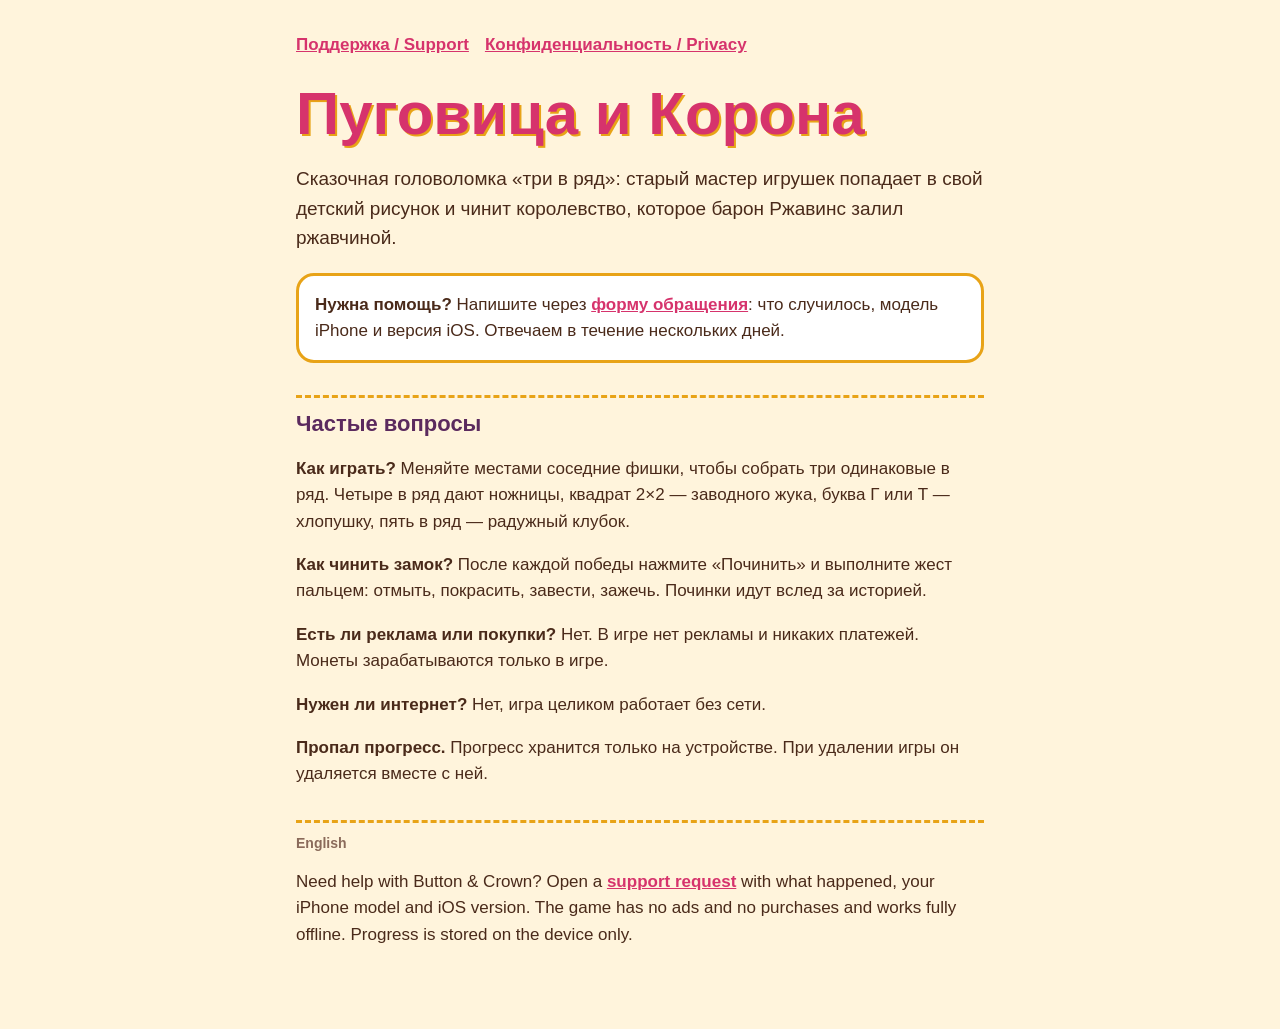
==== index.html @ 56d91561 "Страницы поддержки и конфиденциальности «Пуговица и Корона» Co-Authored-By: Claude Opus 5.5 <noreply" ====
<!doctype html>
<html lang="ru">
<head>
<meta charset="utf-8">
<meta name="viewport" content="width=device-width, initial-scale=1">
<title>Пуговица и Корона — поддержка</title>
<link rel="stylesheet" href="style.css">
</head>
<body>
<main>
<nav><a href="./">Поддержка / Support</a><a href="privacy.html">Конфиденциальность / Privacy</a></nav>
<h1>Пуговица и Корона</h1>
<p class="lead">Сказочная головоломка «три в ряд»: старый мастер игрушек попадает в свой детский рисунок и чинит королевство, которое барон Ржавинс залил ржавчиной.</p>

<div class="card">
<strong>Нужна помощь?</strong> Напишите через
<a href="https://github.com/calmshv-star/button-and-crown-site/issues/new">форму обращения</a>: что случилось,
модель iPhone и версия iOS. Отвечаем в течение нескольких дней.
</div>

<h2>Частые вопросы</h2>
<p><strong>Как играть?</strong> Меняйте местами соседние фишки, чтобы собрать три одинаковые в ряд. Четыре в ряд дают ножницы, квадрат 2×2 — заводного жука, буква Г или Т — хлопушку, пять в ряд — радужный клубок.</p>
<p><strong>Как чинить замок?</strong> После каждой победы нажмите «Починить» и выполните жест пальцем: отмыть, покрасить, завести, зажечь. Починки идут вслед за историей.</p>
<p><strong>Есть ли реклама или покупки?</strong> Нет. В игре нет рекламы и никаких платежей. Монеты зарабатываются только в игре.</p>
<p><strong>Нужен ли интернет?</strong> Нет, игра целиком работает без сети.</p>
<p><strong>Пропал прогресс.</strong> Прогресс хранится только на устройстве. При удалении игры он удаляется вместе с ней.</p>

<h2 class="lang">English</h2>
<p>Need help with Button &amp; Crown? Open a <a href="https://github.com/calmshv-star/button-and-crown-site/issues/new">support request</a> with what happened, your iPhone model and iOS version. The game has no ads and no purchases and works fully offline. Progress is stored on the device only.</p>
</main>
</body>
</html>
---- style.css ----
:root { --paper: #FFF4DC; --ink: #4A2A1A; --berry: #D6336C; --gold: #E8A317; --plum: #5B2A5E; }
* { box-sizing: border-box; }
body { margin: 0; background: var(--paper); color: var(--ink); font: 17px/1.55 ui-rounded, -apple-system, "Helvetica Neue", Arial, sans-serif; }
main { max-width: 720px; margin: 0 auto; padding: 32px 16px 64px; }
h1 { font: 900 clamp(34px, 8vw, 60px)/1.05 ui-rounded, -apple-system, sans-serif; color: var(--berry); text-shadow: 2px 2px 0 var(--gold); margin: 0 0 12px; }
h2 { font: 800 22px/1.25 ui-rounded, -apple-system, sans-serif; color: var(--plum); border-top: 3px dashed var(--gold); padding-top: 12px; margin-top: 32px; }
a { color: var(--berry); font-weight: 700; }
.lead { font-size: 19px; }
.card { background: #fff; border: 3px solid var(--gold); border-radius: 18px; padding: 16px; margin: 20px 0; }
nav { display: flex; gap: 16px; flex-wrap: wrap; margin-bottom: 24px; font-weight: 800; }
.lang { color: #8a6a5a; font-size: 14px; }
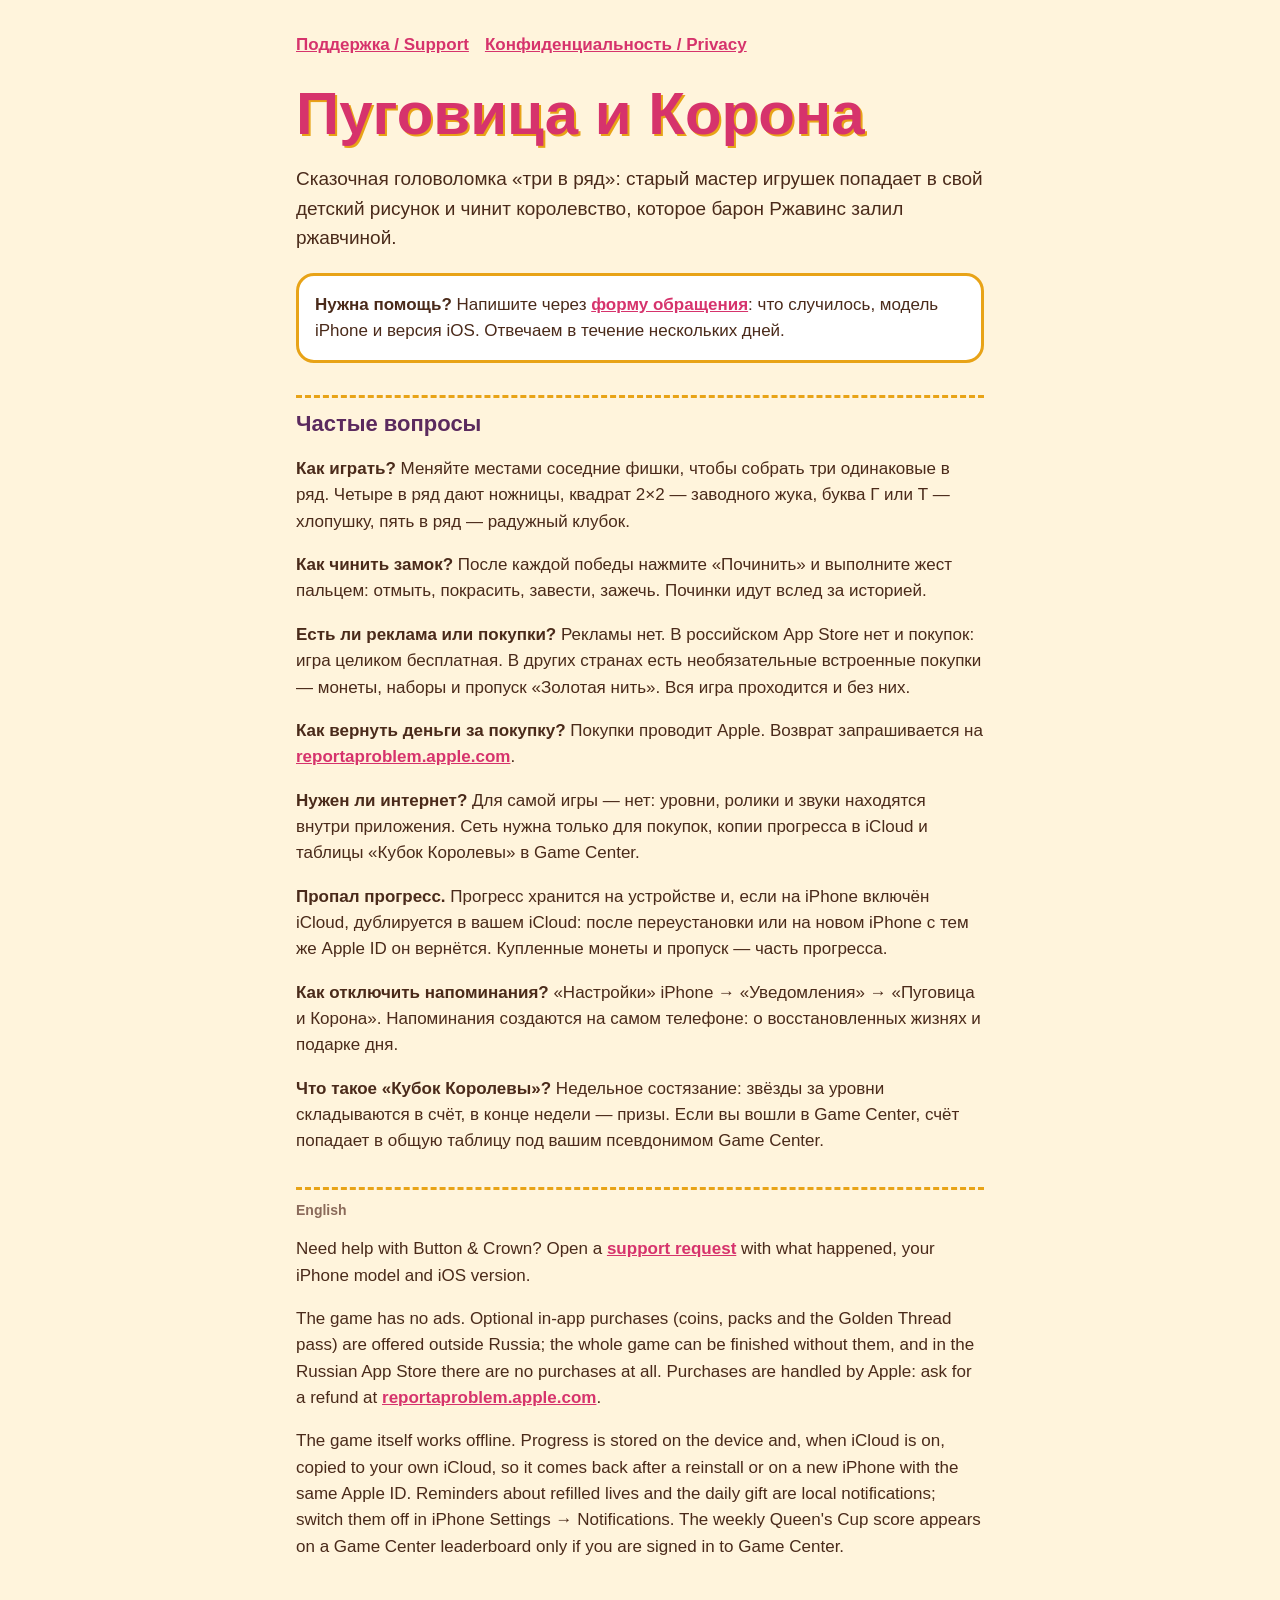
==== commit ca102e97: "Версия 1.1: покупки вне России, копия в iCloud, Game Center, уведомления Co-Authored-By: Claude Fabl" ====
--- a/index.html
+++ b/index.html
@@ -21,12 +21,17 @@
 <h2>Частые вопросы</h2>
 <p><strong>Как играть?</strong> Меняйте местами соседние фишки, чтобы собрать три одинаковые в ряд. Четыре в ряд дают ножницы, квадрат 2×2 — заводного жука, буква Г или Т — хлопушку, пять в ряд — радужный клубок.</p>
 <p><strong>Как чинить замок?</strong> После каждой победы нажмите «Починить» и выполните жест пальцем: отмыть, покрасить, завести, зажечь. Починки идут вслед за историей.</p>
-<p><strong>Есть ли реклама или покупки?</strong> Нет. В игре нет рекламы и никаких платежей. Монеты зарабатываются только в игре.</p>
-<p><strong>Нужен ли интернет?</strong> Нет, игра целиком работает без сети.</p>
-<p><strong>Пропал прогресс.</strong> Прогресс хранится только на устройстве. При удалении игры он удаляется вместе с ней.</p>
+<p><strong>Есть ли реклама или покупки?</strong> Рекламы нет. В российском App Store нет и покупок: игра целиком бесплатная. В других странах есть необязательные встроенные покупки — монеты, наборы и пропуск «Золотая нить». Вся игра проходится и без них.</p>
+<p><strong>Как вернуть деньги за покупку?</strong> Покупки проводит Apple. Возврат запрашивается на <a href="https://reportaproblem.apple.com">reportaproblem.apple.com</a>.</p>
+<p><strong>Нужен ли интернет?</strong> Для самой игры — нет: уровни, ролики и звуки находятся внутри приложения. Сеть нужна только для покупок, копии прогресса в iCloud и таблицы «Кубок Королевы» в Game Center.</p>
+<p><strong>Пропал прогресс.</strong> Прогресс хранится на устройстве и, если на iPhone включён iCloud, дублируется в вашем iCloud: после переустановки или на новом iPhone с тем же Apple ID он вернётся. Купленные монеты и пропуск — часть прогресса.</p>
+<p><strong>Как отключить напоминания?</strong> «Настройки» iPhone → «Уведомления» → «Пуговица и Корона». Напоминания создаются на самом телефоне: о восстановленных жизнях и подарке дня.</p>
+<p><strong>Что такое «Кубок Королевы»?</strong> Недельное состязание: звёзды за уровни складываются в счёт, в конце недели — призы. Если вы вошли в Game Center, счёт попадает в общую таблицу под вашим псевдонимом Game Center.</p>
 
 <h2 class="lang">English</h2>
-<p>Need help with Button &amp; Crown? Open a <a href="https://github.com/calmshv-star/button-and-crown-site/issues/new">support request</a> with what happened, your iPhone model and iOS version. The game has no ads and no purchases and works fully offline. Progress is stored on the device only.</p>
+<p>Need help with Button &amp; Crown? Open a <a href="https://github.com/calmshv-star/button-and-crown-site/issues/new">support request</a> with what happened, your iPhone model and iOS version.</p>
+<p>The game has no ads. Optional in-app purchases (coins, packs and the Golden Thread pass) are offered outside Russia; the whole game can be finished without them, and in the Russian App Store there are no purchases at all. Purchases are handled by Apple: ask for a refund at <a href="https://reportaproblem.apple.com">reportaproblem.apple.com</a>.</p>
+<p>The game itself works offline. Progress is stored on the device and, when iCloud is on, copied to your own iCloud, so it comes back after a reinstall or on a new iPhone with the same Apple ID. Reminders about refilled lives and the daily gift are local notifications; switch them off in iPhone Settings → Notifications. The weekly Queen's Cup score appears on a Game Center leaderboard only if you are signed in to Game Center.</p>
 </main>
 </body>
 </html>
